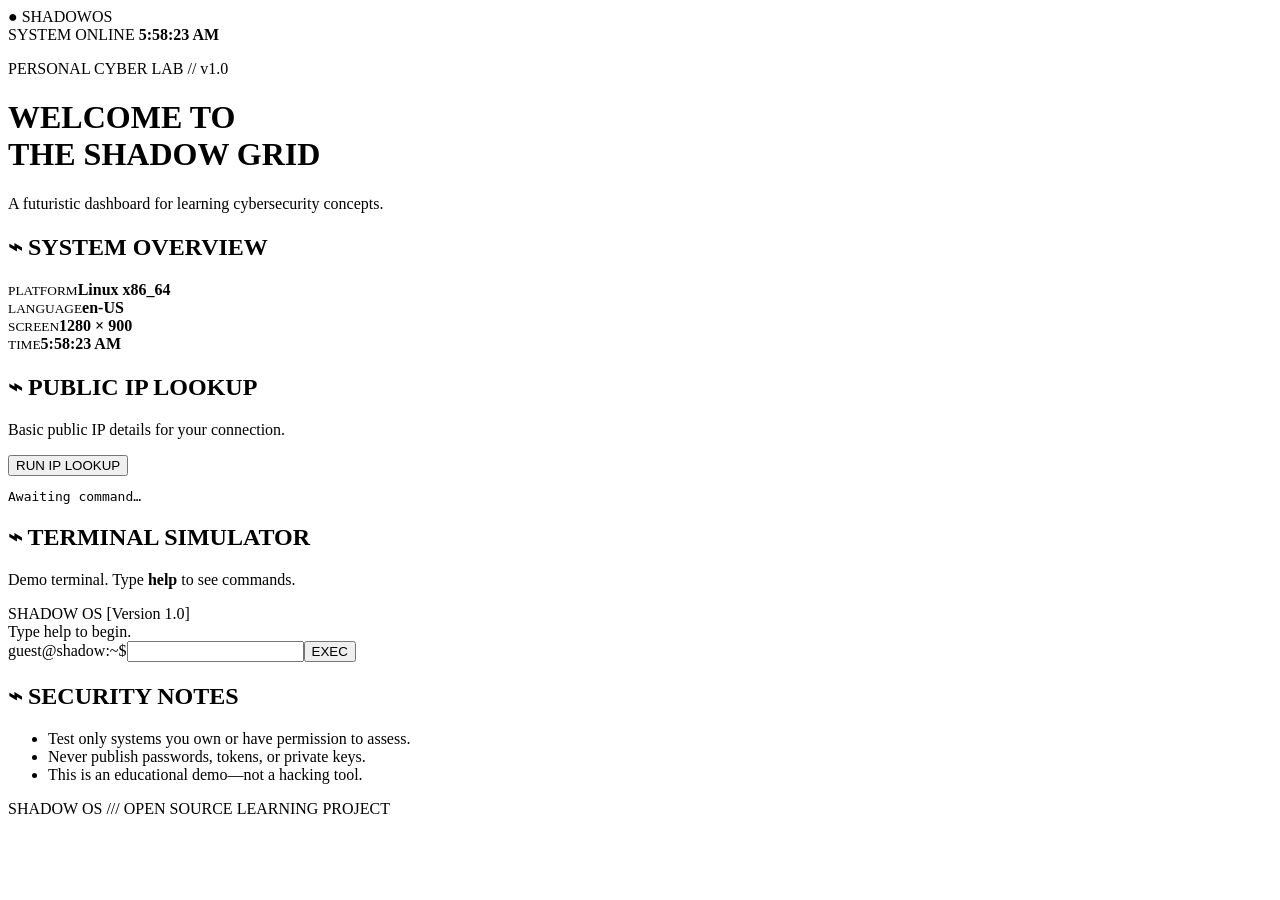
==== index.html @ d159b49f "Rename index .html to index.html" ====
<!doctype html><html lang="en"><head><meta charset="UTF-8"><meta name="viewport" content="width=device-width,initial-scale=1"><title>SHADOW OS</title><link rel="stylesheet" href="style.css"></head><body><header><div class="brand">● SHADOW<span>OS</span></div><div class="status">SYSTEM ONLINE <b id="clock">--:--:--</b></div></header><main><p class="eyebrow">PERSONAL CYBER LAB // v1.0</p><h1>WELCOME TO<br><span>THE SHADOW GRID</span></h1><p class="muted">A futuristic dashboard for learning cybersecurity concepts.</p><div class="grid"><section class="panel"><h2>⌁ SYSTEM OVERVIEW</h2><div class="stats"><div><small>PLATFORM</small><strong id="platform">Detecting…</strong></div><div><small>LANGUAGE</small><strong id="language">--</strong></div><div><small>SCREEN</small><strong id="screen">--</strong></div><div><small>TIME</small><strong id="localtime">--</strong></div></div></section><section class="panel"><h2>⌁ PUBLIC IP LOOKUP</h2><p class="muted">Basic public IP details for your connection.</p><button id="ipBtn">RUN IP LOOKUP</button><pre id="ipResult">Awaiting command…</pre></section><section class="panel terminal"><h2>⌁ TERMINAL SIMULATOR</h2><p class="muted">Demo terminal. Type <b>help</b> to see commands.</p><div id="output">SHADOW OS [Version 1.0]<br>Type help to begin.</div><form id="termForm"><span>guest@shadow:~$</span><input id="cmd" autocomplete="off" aria-label="Terminal command"><button>EXEC</button></form></section><section class="panel"><h2>⌁ SECURITY NOTES</h2><ul><li>Test only systems you own or have permission to assess.</li><li>Never publish passwords, tokens, or private keys.</li><li>This is an educational demo—not a hacking tool.</li></ul></section></div><footer>SHADOW OS /// OPEN SOURCE LEARNING PROJECT</footer></main><script src="script.js"></script></body></html>
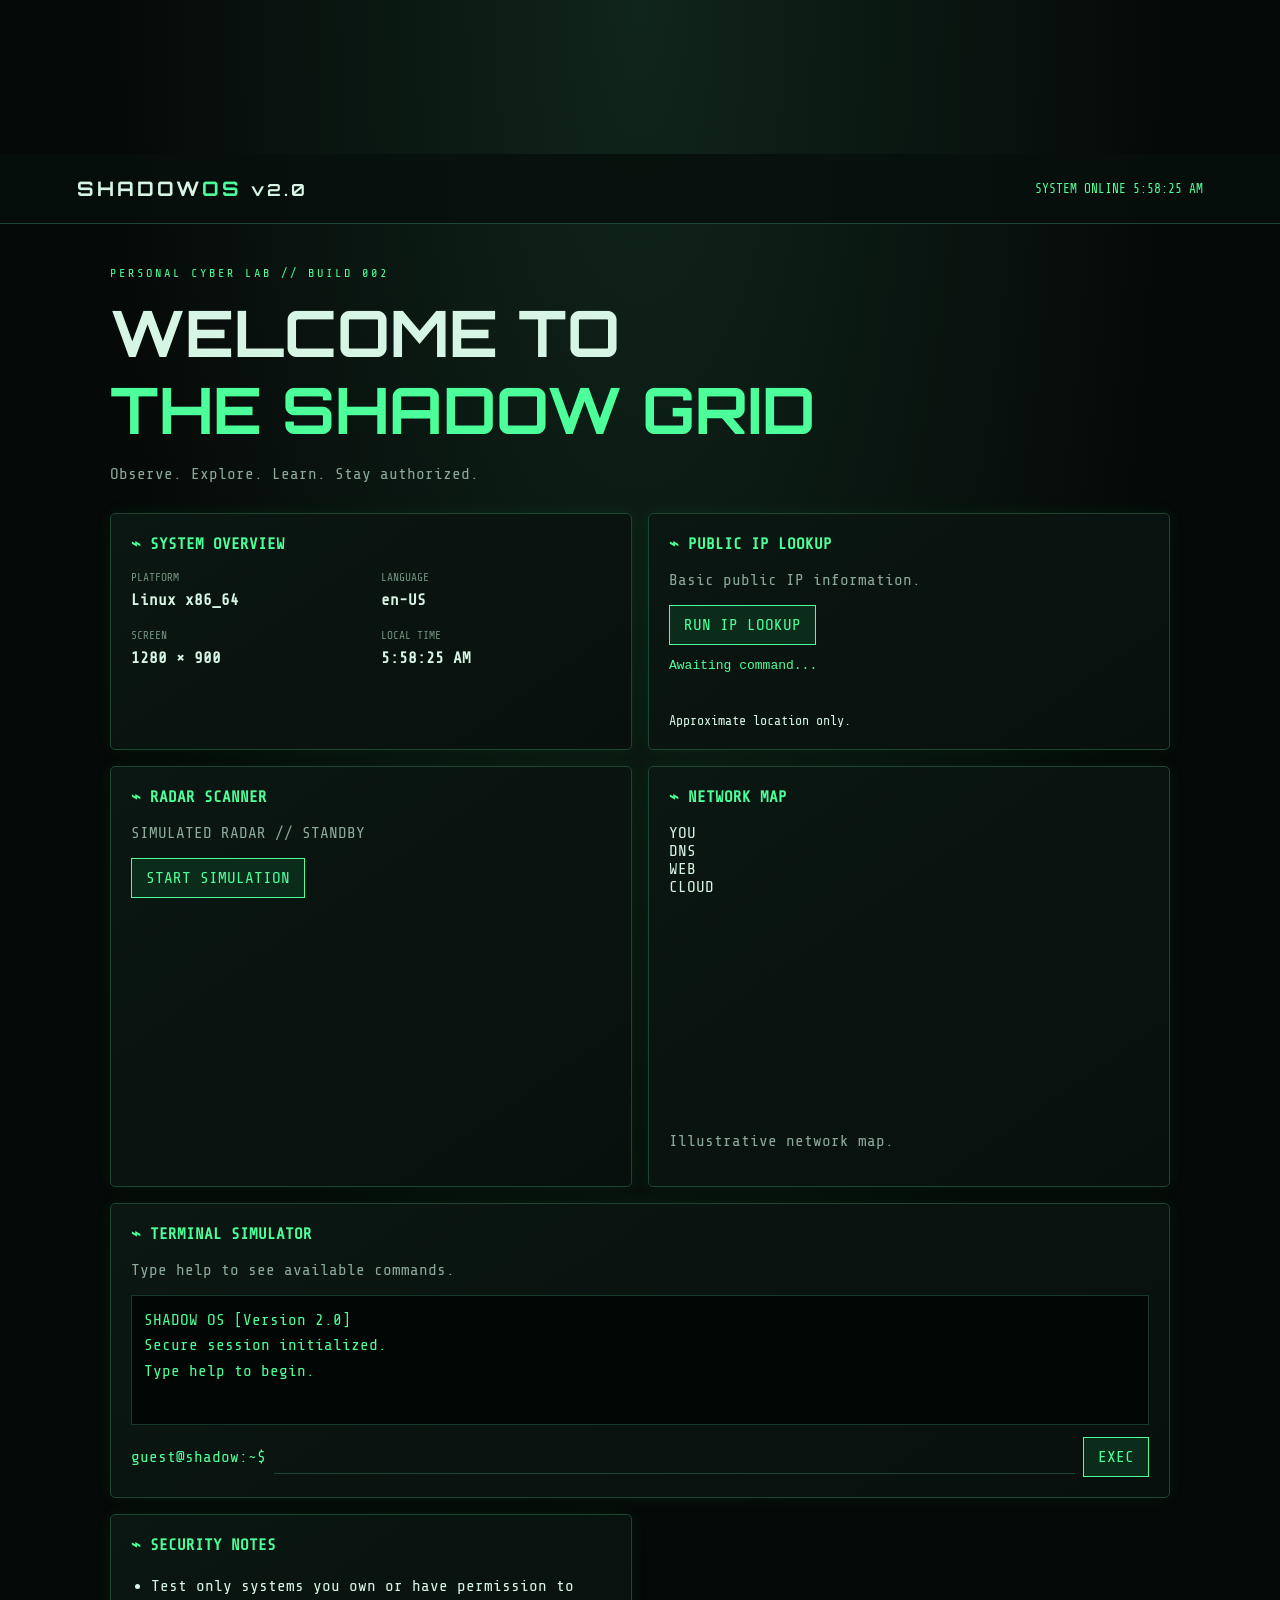
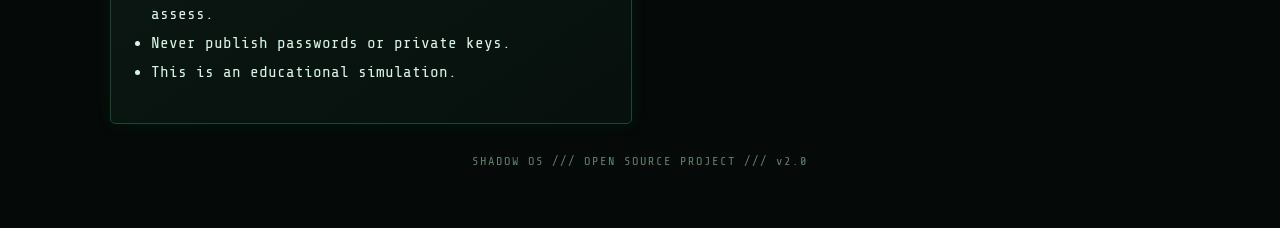
==== commit a1efc7cd: "Revamp index.html for SHADOW OS v2.0 Updated HTML structure and content for SHADOW OS version 2.0, i" ====
--- a/index.html
+++ b/index.html
@@ -1 +1,173 @@
-<!doctype html><html lang="en"><head><meta charset="UTF-8"><meta name="viewport" content="width=device-width,initial-scale=1"><title>SHADOW OS</title><link rel="stylesheet" href="style.css"></head><body><header><div class="brand">● SHADOW<span>OS</span></div><div class="status">SYSTEM ONLINE <b id="clock">--:--:--</b></div></header><main><p class="eyebrow">PERSONAL CYBER LAB // v1.0</p><h1>WELCOME TO<br><span>THE SHADOW GRID</span></h1><p class="muted">A futuristic dashboard for learning cybersecurity concepts.</p><div class="grid"><section class="panel"><h2>⌁ SYSTEM OVERVIEW</h2><div class="stats"><div><small>PLATFORM</small><strong id="platform">Detecting…</strong></div><div><small>LANGUAGE</small><strong id="language">--</strong></div><div><small>SCREEN</small><strong id="screen">--</strong></div><div><small>TIME</small><strong id="localtime">--</strong></div></div></section><section class="panel"><h2>⌁ PUBLIC IP LOOKUP</h2><p class="muted">Basic public IP details for your connection.</p><button id="ipBtn">RUN IP LOOKUP</button><pre id="ipResult">Awaiting command…</pre></section><section class="panel terminal"><h2>⌁ TERMINAL SIMULATOR</h2><p class="muted">Demo terminal. Type <b>help</b> to see commands.</p><div id="output">SHADOW OS [Version 1.0]<br>Type help to begin.</div><form id="termForm"><span>guest@shadow:~$</span><input id="cmd" autocomplete="off" aria-label="Terminal command"><button>EXEC</button></form></section><section class="panel"><h2>⌁ SECURITY NOTES</h2><ul><li>Test only systems you own or have permission to assess.</li><li>Never publish passwords, tokens, or private keys.</li><li>This is an educational demo—not a hacking tool.</li></ul></section></div><footer>SHADOW OS /// OPEN SOURCE LEARNING PROJECT</footer></main><script src="script.js"></script></body></html>
+
+<!DOCTYPE html>
+<html lang="en">
+<head>
+    <meta charset="UTF-8">
+    <meta name="viewport" content="width=device-width, initial-scale=1.0">
+    <title>SHADOW OS v2.0</title>
+    <link rel="stylesheet" href="style.css">
+</head>
+
+<body>
+
+<canvas id="matrix"></canvas>
+
+<header>
+    <div class="brand">
+        <i></i> SHADOW<span>OS</span>
+        <small>v2.0</small>
+    </div>
+
+    <div class="status">
+        <b class="pulse"></b>
+        SYSTEM ONLINE
+        <span id="clock">--:--:--</span>
+    </div>
+</header>
+
+<main>
+
+    <section class="hero">
+        <p class="eyebrow">PERSONAL CYBER LAB // BUILD 002</p>
+
+        <h1>
+            WELCOME TO<br>
+            <span>THE SHADOW GRID</span>
+        </h1>
+
+        <p class="muted">
+            Observe. Explore. Learn.
+            <span class="accent">Stay authorized.</span>
+        </p>
+    </section>
+
+    <div class="grid">
+
+        <section class="panel">
+            <h2>⌁ SYSTEM OVERVIEW</h2>
+
+            <div class="stats">
+                <div>
+                    <small>PLATFORM</small>
+                    <strong id="platform">Detecting...</strong>
+                </div>
+
+                <div>
+                    <small>LANGUAGE</small>
+                    <strong id="language">--</strong>
+                </div>
+
+                <div>
+                    <small>SCREEN</small>
+                    <strong id="screen">--</strong>
+                </div>
+
+                <div>
+                    <small>LOCAL TIME</small>
+                    <strong id="localtime">--</strong>
+                </div>
+            </div>
+        </section>
+
+        <section class="panel">
+            <h2>⌁ PUBLIC IP LOOKUP</h2>
+
+            <p class="muted">
+                Basic public IP information.
+            </p>
+
+            <button id="ipBtn">RUN IP LOOKUP</button>
+
+            <pre id="ipResult">Awaiting command...</pre>
+
+            <small class="note">
+                Approximate location only.
+            </small>
+        </section>
+
+        <section class="panel">
+            <h2>⌁ RADAR SCANNER</h2>
+
+            <div class="radar-wrap">
+                <div class="radar">
+                    <div class="sweep"></div>
+                    <i class="blip b1"></i>
+                    <i class="blip b2"></i>
+                    <i class="blip b3"></i>
+                </div>
+            </div>
+
+            <p class="muted center" id="radarStatus">
+                SIMULATED RADAR // STANDBY
+            </p>
+
+            <button id="radarBtn">START SIMULATION</button>
+        </section>
+
+        <section class="panel">
+            <h2>⌁ NETWORK MAP</h2>
+
+            <div class="network">
+                <div class="node core">YOU</div>
+                <div class="node n1">DNS</div>
+                <div class="node n2">WEB</div>
+                <div class="node n3">CLOUD</div>
+
+                <svg viewBox="0 0 400 180">
+                    <path d="M200 90 L70 35 M200 90 L330 35 M200 90 L70 145 M200 90 L330 145"/>
+                </svg>
+            </div>
+
+            <p class="muted center">
+                Illustrative network map.
+            </p>
+        </section>
+
+        <section class="panel terminal">
+            <h2>⌁ TERMINAL SIMULATOR</h2>
+
+            <p class="muted">
+                Type help to see available commands.
+            </p>
+
+            <div id="output">
+                SHADOW OS [Version 2.0]<br>
+                Secure session initialized.<br>
+                Type help to begin.
+            </div>
+
+            <form id="termForm">
+                <span>guest@shadow:~$</span>
+
+                <input
+                    id="cmd"
+                    autocomplete="off"
+                    spellcheck="false"
+                >
+
+                <button>EXEC</button>
+            </form>
+        </section>
+
+        <section class="panel">
+            <h2>⌁ SECURITY NOTES</h2>
+
+            <ul>
+                <li>Test only systems you own or have permission to assess.</li>
+                <li>Never publish passwords or private keys.</li>
+                <li>This is an educational simulation.</li>
+            </ul>
+        </section>
+
+    </div>
+
+    <footer>
+        SHADOW OS /// OPEN SOURCE PROJECT /// v2.0
+    </footer>
+
+</main>
+
+<script src="script.js"></script>
+
+</body>
+</html>
--- a/style.css
+++ b/style.css
@@ -0,0 +1 @@
+@import url('https://fonts.googleapis.com/css2?family=Share+Tech+Mono&family=Orbitron:wght@500;700&display=swap');:root{--green:#4dff9a;--line:#1c4532;--text:#d7f5e4}*{box-sizing:border-box}body{margin:0;background:radial-gradient(ellipse at top,#10251b,#050908 60%);color:var(--text);font-family:'Share Tech Mono',monospace;min-height:100vh}header{display:flex;justify-content:space-between;align-items:center;padding:22px 6%;border-bottom:1px solid var(--line);background:#06100cdd}.brand{font:700 1.25rem Orbitron;letter-spacing:3px}.brand span,h1 span{color:var(--green)}.status{color:var(--green);font-size:.8rem}.status b{margin-left:15px;color:#9ab9a7}main{max-width:1100px;margin:auto;padding:30px 20px}.eyebrow{color:var(--green);letter-spacing:3px;font-size:.75rem}h1{font:700 clamp(2rem,6vw,4rem) Orbitron;line-height:1.2;margin:15px 0}.muted{color:#8aa999}.grid{display:grid;grid-template-columns:repeat(2,minmax(0,1fr));gap:16px;margin-top:30px}.panel{background:linear-gradient(145deg,#0b1712,#07100d);border:1px solid var(--line);padding:20px;border-radius:5px;box-shadow:0 0 18px #00ff6610}.panel h2{font-size:1rem;color:var(--green);margin:0 0 18px}.stats{display:grid;grid-template-columns:repeat(2,1fr);gap:20px}.stats small{display:block;color:#729481;font-size:.7rem}.stats strong{display:block;margin-top:7px;overflow-wrap:anywhere}button{background:#0b2b1b;color:var(--green);border:1px solid var(--green);padding:10px 14px;font:inherit;cursor:pointer}button:hover{background:var(--green);color:#041008}pre{white-space:pre-wrap;color:var(--green);min-height:40px;overflow-wrap:anywhere}.terminal{grid-column:1/-1}#output{background:#020604;border:1px solid #173a28;padding:12px;min-height:130px;max-height:250px;overflow:auto;color:var(--green);line-height:1.6}form{display:flex;align-items:center;gap:8px;margin-top:12px;color:var(--green)}input{background:transparent;color:var(--text);border:0;border-bottom:1px solid var(--line);font:inherit;outline:none;flex:1;min-width:0;padding:8px}ul{padding-left:20px;line-height:1.8}footer{text-align:center;color:#60816d;font-size:.75rem;letter-spacing:2px;padding:30px}@media(max-width:650px){.grid{grid-template-columns:1fr}header{padding:18px 5%}.status{font-size:.65rem}.terminal{grid-column:auto}}
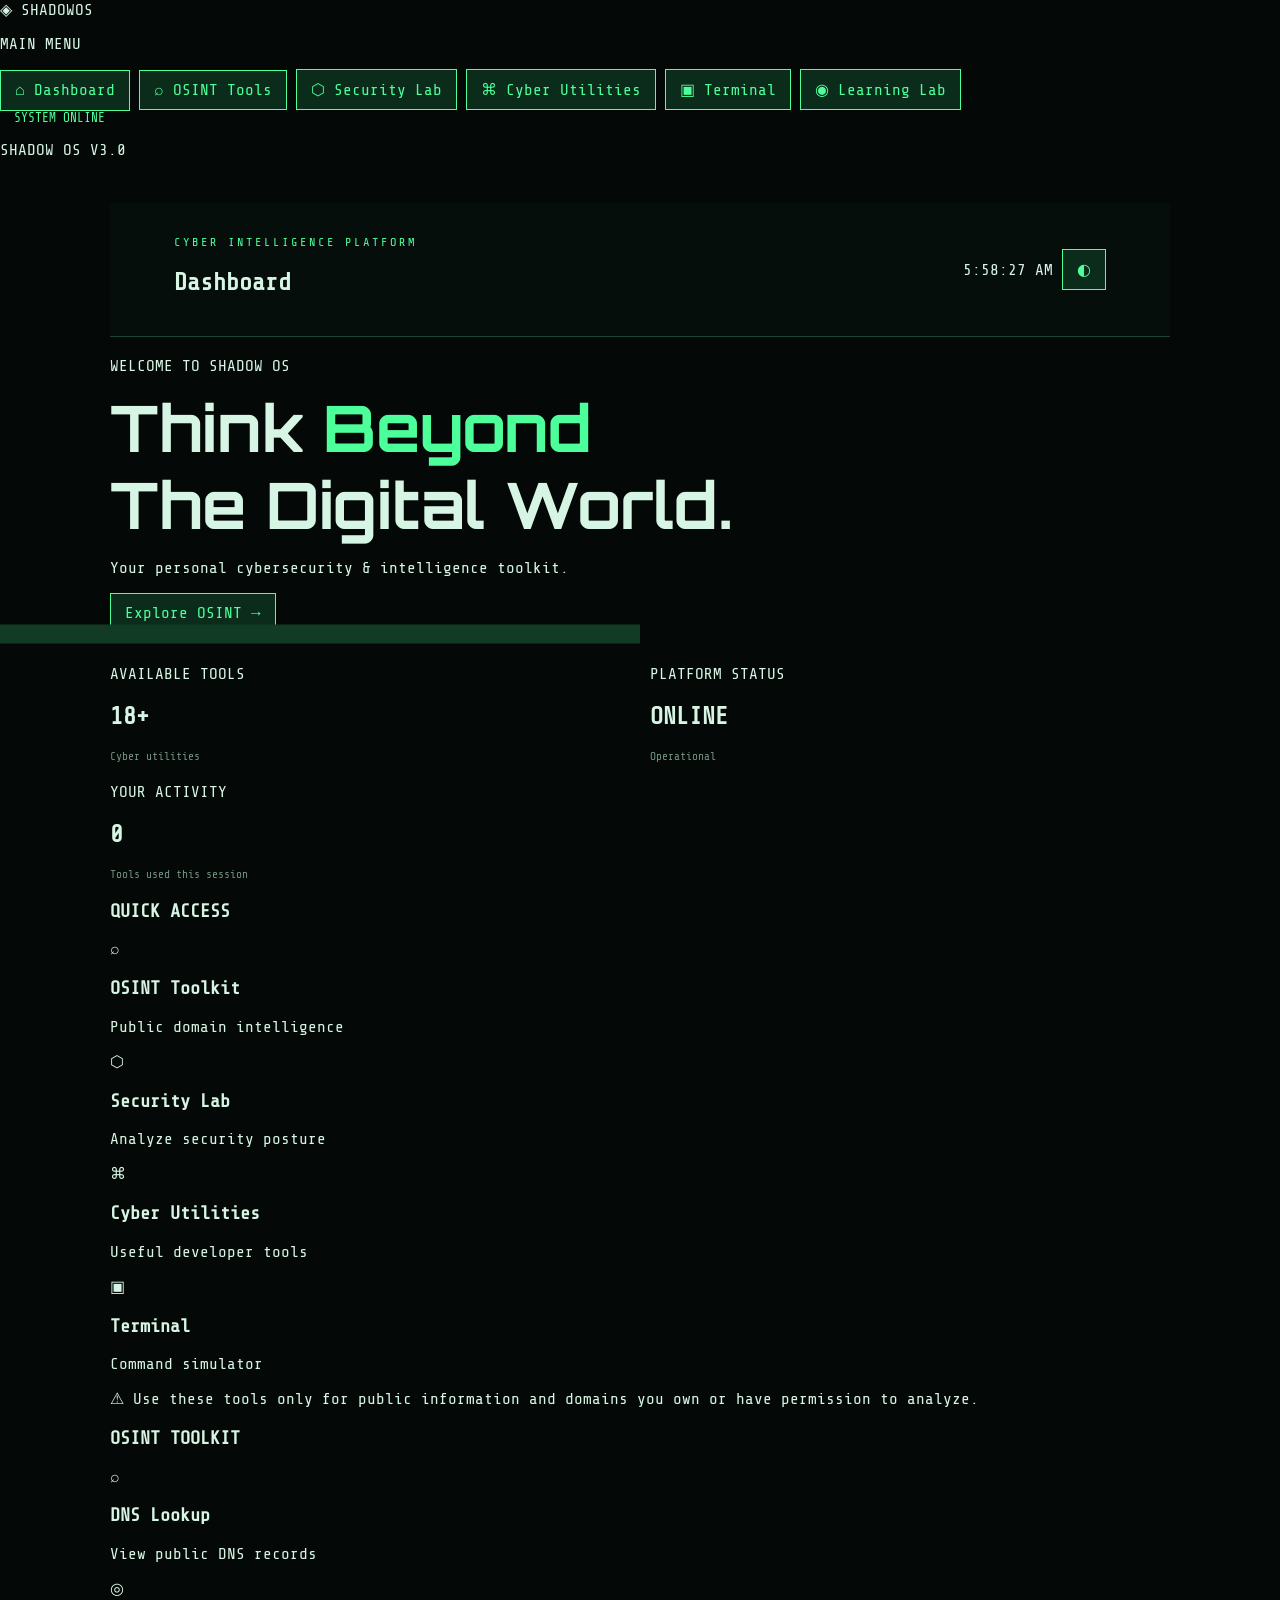
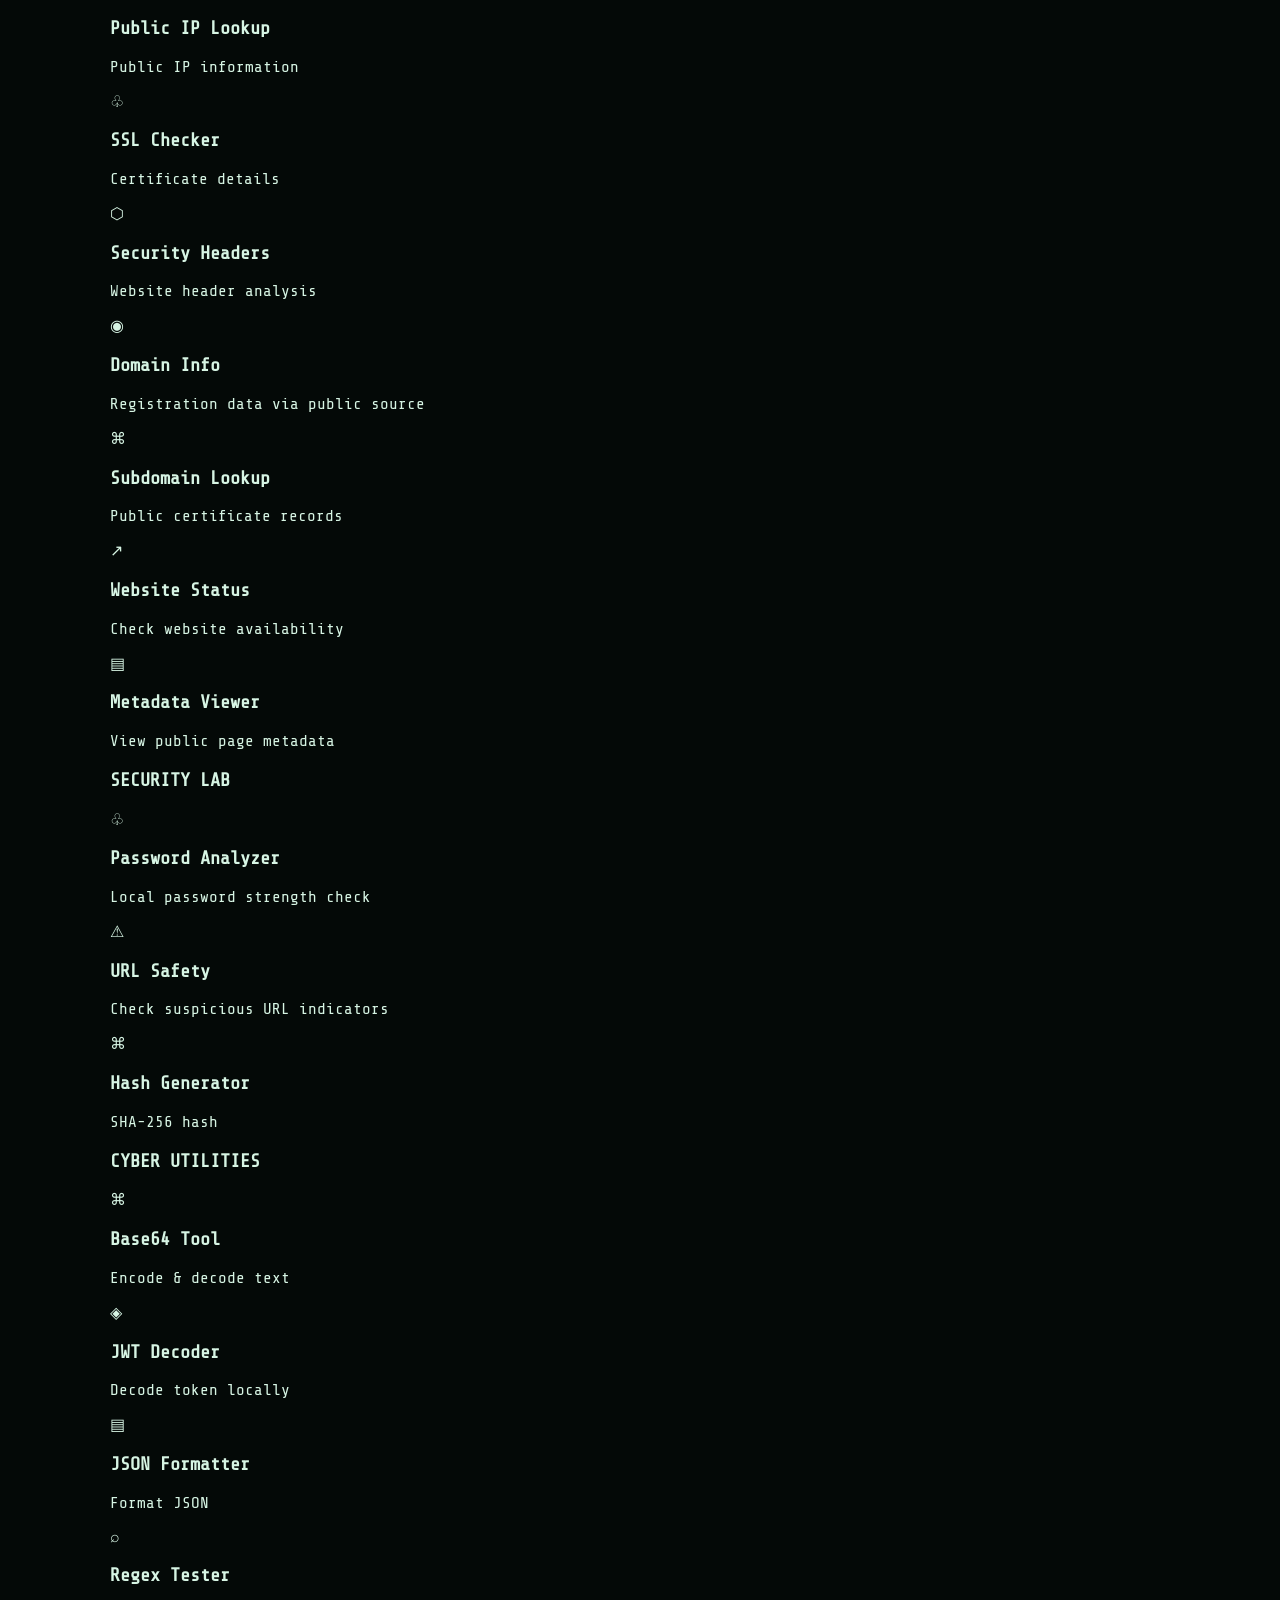
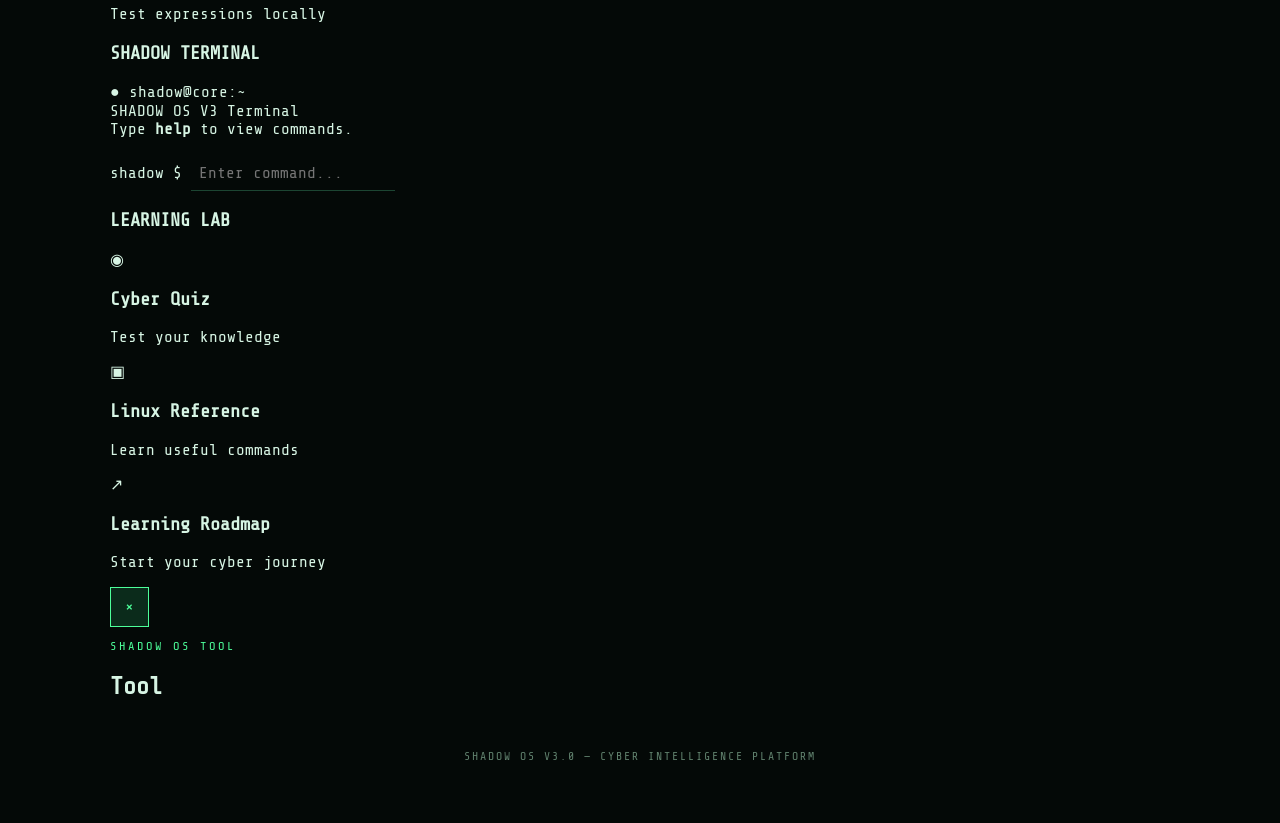
==== commit bef07fdf: "Update index.html" ====
--- a/index.html
+++ b/index.html
@@ -2,172 +2,146 @@
 <!DOCTYPE html>
 <html lang="en">
 <head>
-    <meta charset="UTF-8">
-    <meta name="viewport" content="width=device-width, initial-scale=1.0">
-    <title>SHADOW OS v2.0</title>
-    <link rel="stylesheet" href="style.css">
+  <meta charset="UTF-8">
+  <meta name="viewport" content="width=device-width, initial-scale=1.0">
+  <title>SHADOW OS | Cyber Intelligence</title>
+  <link rel="stylesheet" href="style.css">
+  <link rel="preconnect" href="https://fonts.googleapis.com">
+  <link href="https://fonts.googleapis.com/css2?family=Orbitron:wght@400;600;800&family=Inter:wght@400;600;700&display=swap" rel="stylesheet">
 </head>
-
 <body>
 
-<canvas id="matrix"></canvas>
+<div class="app">
 
-<header>
-    <div class="brand">
-        <i></i> SHADOW<span>OS</span>
-        <small>v2.0</small>
+  <aside class="sidebar">
+    <div class="logo">◈ SHADOW<span>OS</span></div>
+    <p class="side-label">MAIN MENU</p>
+
+    <button class="nav active" data-page="dashboard">⌂ Dashboard</button>
+    <button class="nav" data-page="osint">⌕ OSINT Tools</button>
+    <button class="nav" data-page="security">⬡ Security Lab</button>
+    <button class="nav" data-page="utilities">⌘ Cyber Utilities</button>
+    <button class="nav" data-page="terminal">▣ Terminal</button>
+    <button class="nav" data-page="learn">◉ Learning Lab</button>
+
+    <div class="sidebar-bottom">
+      <div class="status"><span class="dot"></span> SYSTEM ONLINE</div>
+      <p>SHADOW OS V3.0</p>
+    </div>
+  </aside>
+
+  <main class="main">
+
+    <header class="topbar">
+      <div>
+        <p class="eyebrow">CYBER INTELLIGENCE PLATFORM</p>
+        <h2 id="pageTitle">Dashboard</h2>
+      </div>
+      <div class="top-right">
+        <span id="clock">00:00:00</span>
+        <button id="themeBtn" class="icon-btn">◐</button>
+      </div>
+    </header>
+
+    <section id="dashboard" class="page active-page">
+      <div class="hero">
+        <div>
+          <span class="tag">WELCOME TO SHADOW OS</span>
+          <h1>Think <span>Beyond</span><br>The Digital World.</h1>
+          <p>Your personal cybersecurity & intelligence toolkit.</p>
+          <button class="primary" onclick="showPage('osint')">Explore OSINT →</button>
+        </div>
+        <div class="hero-art">
+          <div class="orbit orbit1"></div>
+          <div class="orbit orbit2"></div>
+          <div class="core">◈</div>
+        </div>
+      </div>
+
+      <div class="stats">
+        <div class="stat-card"><span>AVAILABLE TOOLS</span><h2>18+</h2><small>Cyber utilities</small></div>
+        <div class="stat-card"><span>PLATFORM STATUS</span><h2 class="green">ONLINE</h2><small>Operational</small></div>
+        <div class="stat-card"><span>YOUR ACTIVITY</span><h2 id="activityCount">0</h2><small>Tools used this session</small></div>
+      </div>
+
+      <h3 class="section-title">QUICK ACCESS</h3>
+      <div class="tool-grid">
+        <div class="tool-card" onclick="showPage('osint')"><span>⌕</span><h3>OSINT Toolkit</h3><p>Public domain intelligence</p></div>
+        <div class="tool-card" onclick="showPage('security')"><span>⬡</span><h3>Security Lab</h3><p>Analyze security posture</p></div>
+        <div class="tool-card" onclick="showPage('utilities')"><span>⌘</span><h3>Cyber Utilities</h3><p>Useful developer tools</p></div>
+        <div class="tool-card" onclick="showPage('terminal')"><span>▣</span><h3>Terminal</h3><p>Command simulator</p></div>
+      </div>
+    </section>
+
+    <section id="osint" class="page">
+      <div class="notice">⚠ Use these tools only for public information and domains you own or have permission to analyze.</div>
+      <h3 class="section-title">OSINT TOOLKIT</h3>
+      <div class="tool-grid">
+        <div class="tool-card" onclick="openTool('dns')"><span>⌕</span><h3>DNS Lookup</h3><p>View public DNS records</p></div>
+        <div class="tool-card" onclick="openTool('ip')"><span>◎</span><h3>Public IP Lookup</h3><p>Public IP information</p></div>
+        <div class="tool-card" onclick="openTool('ssl')"><span>♧</span><h3>SSL Checker</h3><p>Certificate details</p></div>
+        <div class="tool-card" onclick="openTool('headers')"><span>⬡</span><h3>Security Headers</h3><p>Website header analysis</p></div>
+        <div class="tool-card" onclick="openTool('whois')"><span>◉</span><h3>Domain Info</h3><p>Registration data via public source</p></div>
+        <div class="tool-card" onclick="openTool('subdomain')"><span>⌘</span><h3>Subdomain Lookup</h3><p>Public certificate records</p></div>
+        <div class="tool-card" onclick="openTool('uptime')"><span>↗</span><h3>Website Status</h3><p>Check website availability</p></div>
+        <div class="tool-card" onclick="openTool('meta')"><span>▤</span><h3>Metadata Viewer</h3><p>View public page metadata</p></div>
+      </div>
+    </section>
+
+    <section id="security" class="page">
+      <h3 class="section-title">SECURITY LAB</h3>
+      <div class="tool-grid">
+        <div class="tool-card" onclick="openTool('password')"><span>♧</span><h3>Password Analyzer</h3><p>Local password strength check</p></div>
+        <div class="tool-card" onclick="openTool('url')"><span>⚠</span><h3>URL Safety</h3><p>Check suspicious URL indicators</p></div>
+        <div class="tool-card" onclick="openTool('hash')"><span>⌘</span><h3>Hash Generator</h3><p>SHA-256 hash</p></div>
+      </div>
+    </section>
+
+    <section id="utilities" class="page">
+      <h3 class="section-title">CYBER UTILITIES</h3>
+      <div class="tool-grid">
+        <div class="tool-card" onclick="openTool('base64')"><span>⌘</span><h3>Base64 Tool</h3><p>Encode & decode text</p></div>
+        <div class="tool-card" onclick="openTool('jwt')"><span>◈</span><h3>JWT Decoder</h3><p>Decode token locally</p></div>
+        <div class="tool-card" onclick="openTool('json')"><span>▤</span><h3>JSON Formatter</h3><p>Format JSON</p></div>
+        <div class="tool-card" onclick="openTool('regex')"><span>⌕</span><h3>Regex Tester</h3><p>Test expressions locally</p></div>
+      </div>
+    </section>
+
+    <section id="terminal" class="page">
+      <h3 class="section-title">SHADOW TERMINAL</h3>
+      <div class="terminal">
+        <div class="terminal-head"><span>●</span> shadow@core:~</div>
+        <div id="terminalOutput">SHADOW OS V3 Terminal<br>Type <b>help</b> to view commands.<br><br></div>
+        <div class="terminal-input">
+          <span>shadow $</span>
+          <input id="terminalInput" placeholder="Enter command..." autocomplete="off">
+        </div>
+      </div>
+    </section>
+
+    <section id="learn" class="page">
+      <h3 class="section-title">LEARNING LAB</h3>
+      <div class="tool-grid">
+        <div class="tool-card" onclick="openTool('quiz')"><span>◉</span><h3>Cyber Quiz</h3><p>Test your knowledge</p></div>
+        <div class="tool-card" onclick="openTool('linux')"><span>▣</span><h3>Linux Reference</h3><p>Learn useful commands</p></div>
+        <div class="tool-card" onclick="openTool('roadmap')"><span>↗</span><h3>Learning Roadmap</h3><p>Start your cyber journey</p></div>
+      </div>
+    </section>
+
+    <div id="toolModal" class="modal">
+      <div class="modal-box">
+        <button class="close" onclick="closeTool()">×</button>
+        <p class="eyebrow">SHADOW OS TOOL</p>
+        <h2 id="toolTitle">Tool</h2>
+        <div id="toolContent"></div>
+      </div>
     </div>
 
-    <div class="status">
-        <b class="pulse"></b>
-        SYSTEM ONLINE
-        <span id="clock">--:--:--</span>
-    </div>
-</header>
+    <footer>SHADOW OS V3.0 — CYBER INTELLIGENCE PLATFORM</footer>
 
-<main>
-
-    <section class="hero">
-        <p class="eyebrow">PERSONAL CYBER LAB // BUILD 002</p>
-
-        <h1>
-            WELCOME TO<br>
-            <span>THE SHADOW GRID</span>
-        </h1>
-
-        <p class="muted">
-            Observe. Explore. Learn.
-            <span class="accent">Stay authorized.</span>
-        </p>
-    </section>
-
-    <div class="grid">
-
-        <section class="panel">
-            <h2>⌁ SYSTEM OVERVIEW</h2>
-
-            <div class="stats">
-                <div>
-                    <small>PLATFORM</small>
-                    <strong id="platform">Detecting...</strong>
-                </div>
-
-                <div>
-                    <small>LANGUAGE</small>
-                    <strong id="language">--</strong>
-                </div>
-
-                <div>
-                    <small>SCREEN</small>
-                    <strong id="screen">--</strong>
-                </div>
-
-                <div>
-                    <small>LOCAL TIME</small>
-                    <strong id="localtime">--</strong>
-                </div>
-            </div>
-        </section>
-
-        <section class="panel">
-            <h2>⌁ PUBLIC IP LOOKUP</h2>
-
-            <p class="muted">
-                Basic public IP information.
-            </p>
-
-            <button id="ipBtn">RUN IP LOOKUP</button>
-
-            <pre id="ipResult">Awaiting command...</pre>
-
-            <small class="note">
-                Approximate location only.
-            </small>
-        </section>
-
-        <section class="panel">
-            <h2>⌁ RADAR SCANNER</h2>
-
-            <div class="radar-wrap">
-                <div class="radar">
-                    <div class="sweep"></div>
-                    <i class="blip b1"></i>
-                    <i class="blip b2"></i>
-                    <i class="blip b3"></i>
-                </div>
-            </div>
-
-            <p class="muted center" id="radarStatus">
-                SIMULATED RADAR // STANDBY
-            </p>
-
-            <button id="radarBtn">START SIMULATION</button>
-        </section>
-
-        <section class="panel">
-            <h2>⌁ NETWORK MAP</h2>
-
-            <div class="network">
-                <div class="node core">YOU</div>
-                <div class="node n1">DNS</div>
-                <div class="node n2">WEB</div>
-                <div class="node n3">CLOUD</div>
-
-                <svg viewBox="0 0 400 180">
-                    <path d="M200 90 L70 35 M200 90 L330 35 M200 90 L70 145 M200 90 L330 145"/>
-                </svg>
-            </div>
-
-            <p class="muted center">
-                Illustrative network map.
-            </p>
-        </section>
-
-        <section class="panel terminal">
-            <h2>⌁ TERMINAL SIMULATOR</h2>
-
-            <p class="muted">
-                Type help to see available commands.
-            </p>
-
-            <div id="output">
-                SHADOW OS [Version 2.0]<br>
-                Secure session initialized.<br>
-                Type help to begin.
-            </div>
-
-            <form id="termForm">
-                <span>guest@shadow:~$</span>
-
-                <input
-                    id="cmd"
-                    autocomplete="off"
-                    spellcheck="false"
-                >
-
-                <button>EXEC</button>
-            </form>
-        </section>
-
-        <section class="panel">
-            <h2>⌁ SECURITY NOTES</h2>
-
-            <ul>
-                <li>Test only systems you own or have permission to assess.</li>
-                <li>Never publish passwords or private keys.</li>
-                <li>This is an educational simulation.</li>
-            </ul>
-        </section>
-
-    </div>
-
-    <footer>
-        SHADOW OS /// OPEN SOURCE PROJECT /// v2.0
-    </footer>
-
-</main>
+  </main>
+</div>
 
 <script src="script.js"></script>
-
 </body>
 </html>
--- a/style.css
+++ b/style.css
@@ -1 +1,356 @@
-@import url('https://fonts.googleapis.com/css2?family=Share+Tech+Mono&family=Orbitron:wght@500;700&display=swap');:root{--green:#4dff9a;--line:#1c4532;--text:#d7f5e4}*{box-sizing:border-box}body{margin:0;background:radial-gradient(ellipse at top,#10251b,#050908 60%);color:var(--text);font-family:'Share Tech Mono',monospace;min-height:100vh}header{display:flex;justify-content:space-between;align-items:center;padding:22px 6%;border-bottom:1px solid var(--line);background:#06100cdd}.brand{font:700 1.25rem Orbitron;letter-spacing:3px}.brand span,h1 span{color:var(--green)}.status{color:var(--green);font-size:.8rem}.status b{margin-left:15px;color:#9ab9a7}main{max-width:1100px;margin:auto;padding:30px 20px}.eyebrow{color:var(--green);letter-spacing:3px;font-size:.75rem}h1{font:700 clamp(2rem,6vw,4rem) Orbitron;line-height:1.2;margin:15px 0}.muted{color:#8aa999}.grid{display:grid;grid-template-columns:repeat(2,minmax(0,1fr));gap:16px;margin-top:30px}.panel{background:linear-gradient(145deg,#0b1712,#07100d);border:1px solid var(--line);padding:20px;border-radius:5px;box-shadow:0 0 18px #00ff6610}.panel h2{font-size:1rem;color:var(--green);margin:0 0 18px}.stats{display:grid;grid-template-columns:repeat(2,1fr);gap:20px}.stats small{display:block;color:#729481;font-size:.7rem}.stats strong{display:block;margin-top:7px;overflow-wrap:anywhere}button{background:#0b2b1b;color:var(--green);border:1px solid var(--green);padding:10px 14px;font:inherit;cursor:pointer}button:hover{background:var(--green);color:#041008}pre{white-space:pre-wrap;color:var(--green);min-height:40px;overflow-wrap:anywhere}.terminal{grid-column:1/-1}#output{background:#020604;border:1px solid #173a28;padding:12px;min-height:130px;max-height:250px;overflow:auto;color:var(--green);line-height:1.6}form{display:flex;align-items:center;gap:8px;margin-top:12px;color:var(--green)}input{background:transparent;color:var(--text);border:0;border-bottom:1px solid var(--line);font:inherit;outline:none;flex:1;min-width:0;padding:8px}ul{padding-left:20px;line-height:1.8}footer{text-align:center;color:#60816d;font-size:.75rem;letter-spacing:2px;padding:30px}@media(max-width:650px){.grid{grid-template-columns:1fr}header{padding:18px 5%}.status{font-size:.65rem}.terminal{grid-column:auto}}
+
+@import url('https://fonts.googleapis.com/css2?family=Share+Tech+Mono&family=Orbitron:wght@500;700&display=swap');
+
+:root {
+    --green: #4dff9a;
+    --line: #1c4532;
+    --text: #d7f5e4;
+}
+
+* {
+    box-sizing: border-box;
+}
+
+body {
+    margin: 0;
+    background: #040907;
+    color: var(--text);
+    font-family: 'Share Tech Mono', monospace;
+    min-height: 100vh;
+}
+
+#matrix {
+    position: fixed;
+    inset: 0;
+    width: 100%;
+    height: 100%;
+    opacity: 0.13;
+    z-index: -1;
+}
+
+header {
+    display: flex;
+    justify-content: space-between;
+    align-items: center;
+    padding: 20px 6%;
+    border-bottom: 1px solid var(--line);
+    background: #06100cdd;
+}
+
+.brand {
+    font: 700 1.2rem Orbitron;
+    letter-spacing: 3px;
+}
+
+.brand span,
+h1 span,
+footer span {
+    color: var(--green);
+}
+
+.brand i,
+.pulse {
+    display: inline-block;
+    width: 9px;
+    height: 9px;
+    background: var(--green);
+    border-radius: 50%;
+    box-shadow: 0 0 12px var(--green);
+    margin-right: 8px;
+}
+
+.pulse {
+    animation: pulse 1.3s infinite;
+}
+
+@keyframes pulse {
+    50% {
+        opacity: 0.25;
+        box-shadow: 0 0 2px var(--green);
+    }
+}
+
+.status {
+    color: var(--green);
+    font-size: 0.8rem;
+}
+
+.status span {
+    margin-left: 14px;
+    color: #9ab9a7;
+}
+
+main {
+    max-width: 1100px;
+    margin: auto;
+    padding: 28px 20px;
+}
+
+.hero {
+    padding: 20px 0 12px;
+}
+
+.eyebrow {
+    color: var(--green);
+    letter-spacing: 3px;
+    font-size: 0.75rem;
+}
+
+h1 {
+    font: 700 clamp(2rem, 6vw, 4rem) Orbitron;
+    line-height: 1.2;
+    margin: 15px 0;
+}
+
+.muted,
+.note {
+    color: #8aa999;
+}
+
+.accent {
+    color: var(--green);
+}
+
+.grid {
+    display: grid;
+    grid-template-columns: repeat(2, minmax(0, 1fr));
+    gap: 16px;
+    margin-top: 25px;
+}
+
+.panel {
+    background: linear-gradient(145deg, #0b1712ed, #07100ded);
+    border: 1px solid var(--line);
+    padding: 20px;
+    border-radius: 5px;
+    box-shadow: 0 0 18px #00ff6610;
+}
+
+.panel h2 {
+    font-size: 1rem;
+    color: var(--green);
+    margin: 0 0 18px;
+}
+
+.stats {
+    display: grid;
+    grid-template-columns: repeat(2, 1fr);
+    gap: 20px;
+}
+
+.stats small {
+    display: block;
+    color: #729481;
+    font-size: 0.7rem;
+}
+
+.stats strong {
+    display: block;
+    margin-top: 7px;
+    overflow-wrap: anywhere;
+}
+
+button {
+    background: #0b2b1b;
+    color: var(--green);
+    border: 1px solid var(--green);
+    padding: 10px 14px;
+    font: inherit;
+    cursor: pointer;
+}
+
+button:hover {
+    background: var(--green);
+    color: #041008;
+}
+
+pre {
+    white-space: pre-wrap;
+    color: var(--green);
+    min-height: 35px;
+    overflow-wrap: anywhere;
+}
+
+.note {
+    font-size: 0.68rem;
+}
+
+.center {
+    text-align: center;
+}
+
+/* RADAR */
+
+.radar-wrap {
+    display: grid;
+    place-items: center;
+    padding: 4px;
+}
+
+.radar {
+    width: 170px;
+    height: 170px;
+    border: 1px solid #32845b;
+    border-radius: 50%;
+    position: relative;
+    overflow: hidden;
+    background:
+        repeating-radial-gradient(
+            circle,
+            transparent 0 27px,
+            #28644380 28px 29px
+        ),
+        linear-gradient(90deg, transparent 49.5%, #28644380 50%, transparent 50.5%),
+        linear-gradient(transparent 49.5%, #28644380 50%, transparent 50.5%),
+        #06150e;
+}
+
+.sweep {
+    position: absolute;
+    inset: 0;
+    background: conic-gradient(
+        from 0deg,
+        transparent 0 78%,
+        #4dff9a55 100%
+    );
+    border-radius: 50%;
+    animation: spin 4s linear infinite;
+}
+
+@keyframes spin {
+    to {
+        transform: rotate(360deg);
+    }
+}
+
+.blip {
+    position: absolute;
+    width: 5px;
+    height: 5px;
+    border-radius: 50%;
+    background: var(--green);
+    box-shadow: 0 0 9px var(--green);
+}
+
+.b1 { left: 65%; top: 28%; }
+.b2 { left: 28%; top: 58%; }
+.b3 { left: 72%; top: 72%; }
+
+/* NETWORK MAP */
+
+.network {
+    height: 160px;
+    position: relative;
+    max-width: 430px;
+    margin: auto;
+}
+
+.network svg {
+    position: absolute;
+    inset: 0;
+    width: 100%;
+    height: 100%;
+}
+
+.network path {
+    fill: none;
+    stroke: #39c879;
+    stroke-width: 1.5;
+    stroke-dasharray: 5 5;
+    animation: dash 2s linear infinite;
+}
+
+@keyframes dash {
+    to { stroke-dashoffset: -20; }
+}
+
+.node {
+    position: absolute;
+    z-index: 1;
+    border: 1px solid var(--green);
+    background: #07150e;
+    color: var(--green);
+    padding: 8px 12px;
+    font-size: 0.7rem;
+}
+
+.core {
+    left: 50%;
+    top: 50%;
+    transform: translate(-50%, -50%);
+    background: #123b25;
+}
+
+.n1 { left: 7%; top: 8%; }
+.n2 { right: 7%; top: 8%; }
+.n3 { left: 7%; bottom: 8%; }
+
+.terminal {
+    grid-column: 1 / -1;
+}
+
+#output {
+    background: #020604;
+    border: 1px solid #173a28;
+    padding: 12px;
+    min-height: 130px;
+    max-height: 250px;
+    overflow: auto;
+    color: var(--green);
+    line-height: 1.6;
+}
+
+form {
+    display: flex;
+    align-items: center;
+    gap: 8px;
+    margin-top: 12px;
+    color: var(--green);
+}
+
+input {
+    background: transparent;
+    color: var(--text);
+    border: 0;
+    border-bottom: 1px solid var(--line);
+    font: inherit;
+    outline: none;
+    flex: 1;
+    min-width: 0;
+    padding: 8px;
+}
+
+ul {
+    padding-left: 20px;
+    line-height: 1.8;
+}
+
+footer {
+    text-align: center;
+    color: #60816d;
+    font-size: 0.72rem;
+    letter-spacing: 2px;
+    padding: 30px;
+}
+
+@media (max-width: 650px) {
+    .grid {
+        grid-template-columns: 1fr;
+    }
+
+    header {
+        padding: 17px 5%;
+    }
+
+    .status {
+        font-size: 0.62rem;
+    }
+
+    .terminal {
+        grid-column: auto;
+    }
+
+    main {
+        padding: 20px 14px;
+    }
+}
